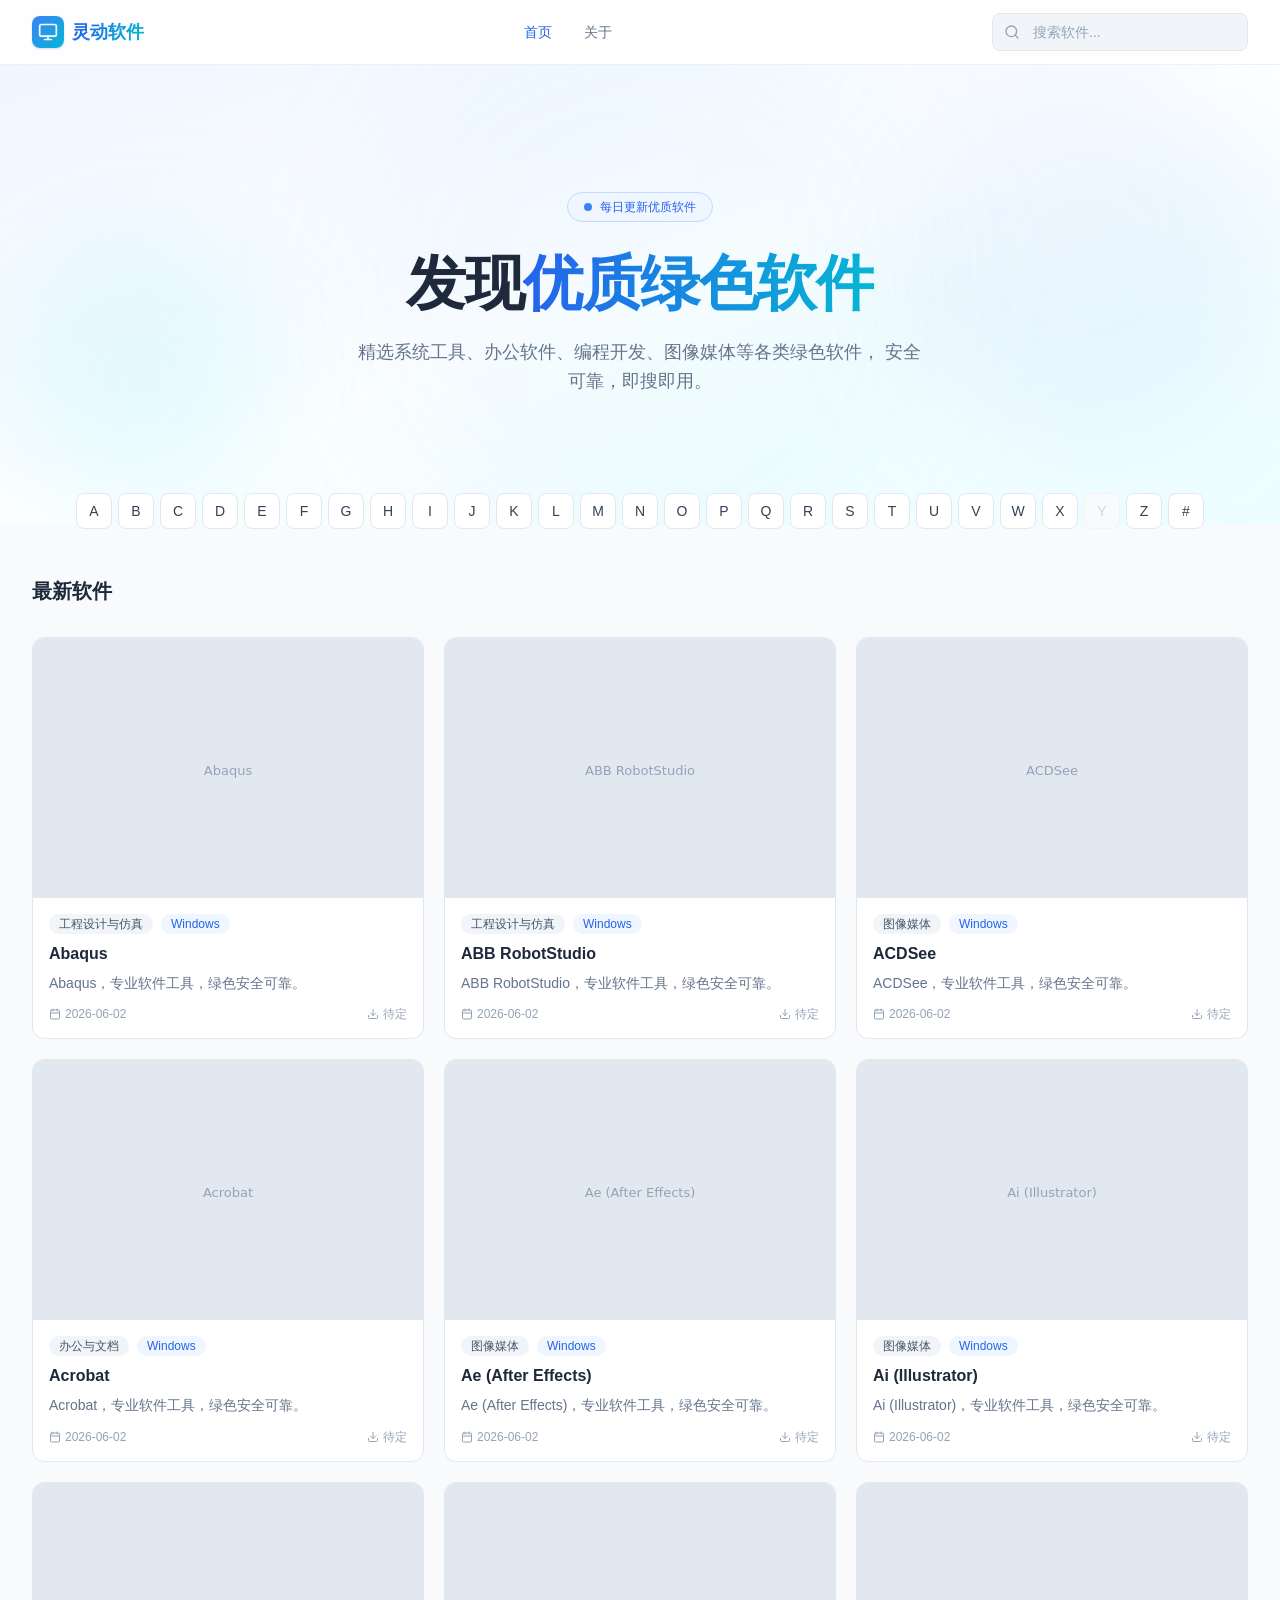
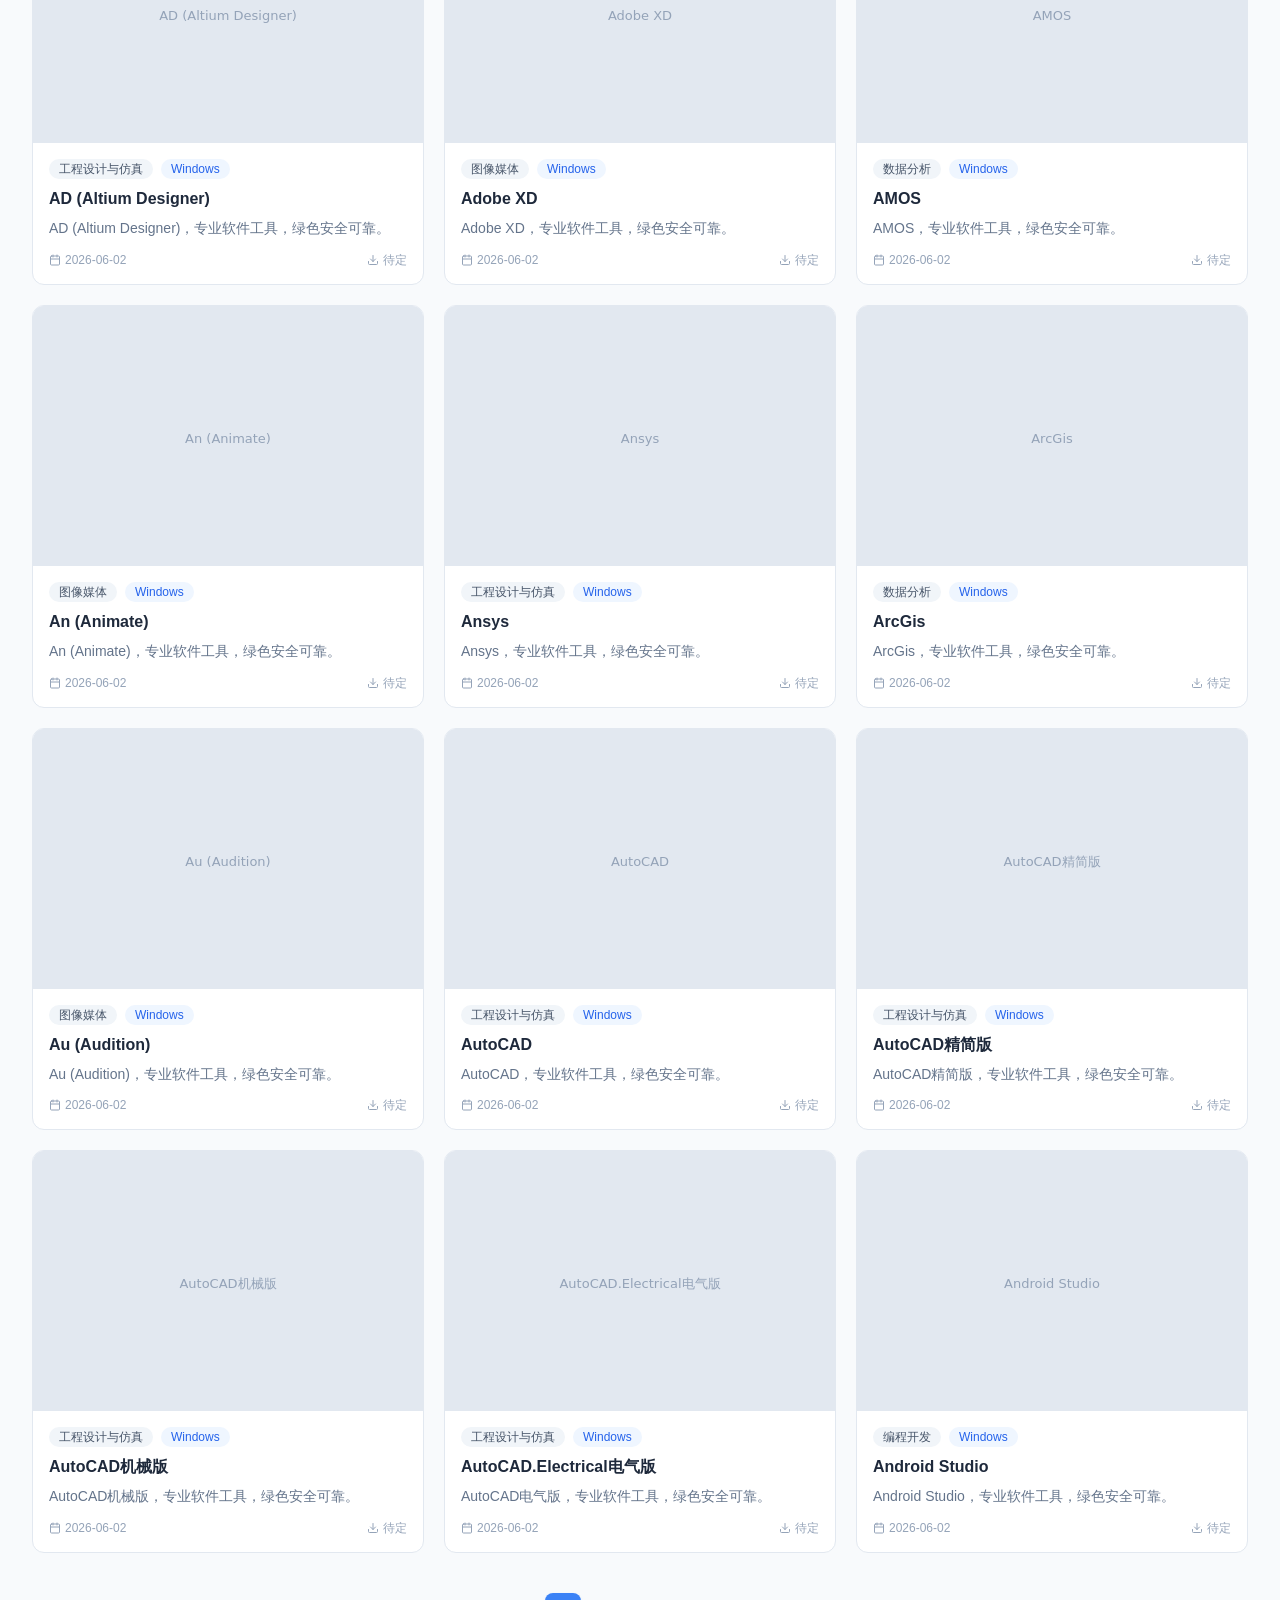
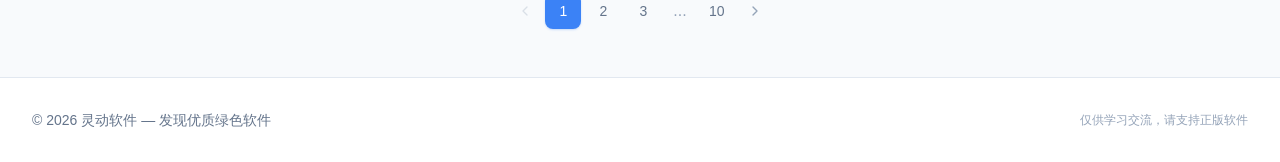
==== index.html @ 99a19555 "Add files via upload" ====
<!doctype html>
<html lang="zh-CN">
  <head>
    <meta charset="UTF-8" />
    <link rel="icon" type="image/svg+xml" href="./vite.svg" />
    <meta name="viewport" content="width=device-width, initial-scale=1.0" />
    <title>灵动软件</title>
    <script type="module" crossorigin src="./assets/index-C9uT5Czs.js"></script>
    <link rel="stylesheet" crossorigin href="./assets/index-D6nwzZIl.css">
  </head>
  <body>
    <div id="root"></div>
  </body>
</html>
---- assets/index-D6nwzZIl.css ----
*,:before,:after{--tw-border-spacing-x: 0;--tw-border-spacing-y: 0;--tw-translate-x: 0;--tw-translate-y: 0;--tw-rotate: 0;--tw-skew-x: 0;--tw-skew-y: 0;--tw-scale-x: 1;--tw-scale-y: 1;--tw-pan-x: ;--tw-pan-y: ;--tw-pinch-zoom: ;--tw-scroll-snap-strictness: proximity;--tw-gradient-from-position: ;--tw-gradient-via-position: ;--tw-gradient-to-position: ;--tw-ordinal: ;--tw-slashed-zero: ;--tw-numeric-figure: ;--tw-numeric-spacing: ;--tw-numeric-fraction: ;--tw-ring-inset: ;--tw-ring-offset-width: 0px;--tw-ring-offset-color: #fff;--tw-ring-color: rgb(59 130 246 / .5);--tw-ring-offset-shadow: 0 0 #0000;--tw-ring-shadow: 0 0 #0000;--tw-shadow: 0 0 #0000;--tw-shadow-colored: 0 0 #0000;--tw-blur: ;--tw-brightness: ;--tw-contrast: ;--tw-grayscale: ;--tw-hue-rotate: ;--tw-invert: ;--tw-saturate: ;--tw-sepia: ;--tw-drop-shadow: ;--tw-backdrop-blur: ;--tw-backdrop-brightness: ;--tw-backdrop-contrast: ;--tw-backdrop-grayscale: ;--tw-backdrop-hue-rotate: ;--tw-backdrop-invert: ;--tw-backdrop-opacity: ;--tw-backdrop-saturate: ;--tw-backdrop-sepia: ;--tw-contain-size: ;--tw-contain-layout: ;--tw-contain-paint: ;--tw-contain-style: }::backdrop{--tw-border-spacing-x: 0;--tw-border-spacing-y: 0;--tw-translate-x: 0;--tw-translate-y: 0;--tw-rotate: 0;--tw-skew-x: 0;--tw-skew-y: 0;--tw-scale-x: 1;--tw-scale-y: 1;--tw-pan-x: ;--tw-pan-y: ;--tw-pinch-zoom: ;--tw-scroll-snap-strictness: proximity;--tw-gradient-from-position: ;--tw-gradient-via-position: ;--tw-gradient-to-position: ;--tw-ordinal: ;--tw-slashed-zero: ;--tw-numeric-figure: ;--tw-numeric-spacing: ;--tw-numeric-fraction: ;--tw-ring-inset: ;--tw-ring-offset-width: 0px;--tw-ring-offset-color: #fff;--tw-ring-color: rgb(59 130 246 / .5);--tw-ring-offset-shadow: 0 0 #0000;--tw-ring-shadow: 0 0 #0000;--tw-shadow: 0 0 #0000;--tw-shadow-colored: 0 0 #0000;--tw-blur: ;--tw-brightness: ;--tw-contrast: ;--tw-grayscale: ;--tw-hue-rotate: ;--tw-invert: ;--tw-saturate: ;--tw-sepia: ;--tw-drop-shadow: ;--tw-backdrop-blur: ;--tw-backdrop-brightness: ;--tw-backdrop-contrast: ;--tw-backdrop-grayscale: ;--tw-backdrop-hue-rotate: ;--tw-backdrop-invert: ;--tw-backdrop-opacity: ;--tw-backdrop-saturate: ;--tw-backdrop-sepia: ;--tw-contain-size: ;--tw-contain-layout: ;--tw-contain-paint: ;--tw-contain-style: }*,:before,:after{box-sizing:border-box;border-width:0;border-style:solid;border-color:#e5e7eb}:before,:after{--tw-content: ""}html,:host{line-height:1.5;-webkit-text-size-adjust:100%;-moz-tab-size:4;-o-tab-size:4;tab-size:4;font-family:ui-sans-serif,system-ui,sans-serif,"Apple Color Emoji","Segoe UI Emoji",Segoe UI Symbol,"Noto Color Emoji";font-feature-settings:normal;font-variation-settings:normal;-webkit-tap-highlight-color:transparent}body{margin:0;line-height:inherit}hr{height:0;color:inherit;border-top-width:1px}abbr:where([title]){-webkit-text-decoration:underline dotted;text-decoration:underline dotted}h1,h2,h3,h4,h5,h6{font-size:inherit;font-weight:inherit}a{color:inherit;text-decoration:inherit}b,strong{font-weight:bolder}code,kbd,samp,pre{font-family:ui-monospace,SFMono-Regular,Menlo,Monaco,Consolas,Liberation Mono,Courier New,monospace;font-feature-settings:normal;font-variation-settings:normal;font-size:1em}small{font-size:80%}sub,sup{font-size:75%;line-height:0;position:relative;vertical-align:baseline}sub{bottom:-.25em}sup{top:-.5em}table{text-indent:0;border-color:inherit;border-collapse:collapse}button,input,optgroup,select,textarea{font-family:inherit;font-feature-settings:inherit;font-variation-settings:inherit;font-size:100%;font-weight:inherit;line-height:inherit;letter-spacing:inherit;color:inherit;margin:0;padding:0}button,select{text-transform:none}button,input:where([type=button]),input:where([type=reset]),input:where([type=submit]){-webkit-appearance:button;background-color:transparent;background-image:none}:-moz-focusring{outline:auto}:-moz-ui-invalid{box-shadow:none}progress{vertical-align:baseline}::-webkit-inner-spin-button,::-webkit-outer-spin-button{height:auto}[type=search]{-webkit-appearance:textfield;outline-offset:-2px}::-webkit-search-decoration{-webkit-appearance:none}::-webkit-file-upload-button{-webkit-appearance:button;font:inherit}summary{display:list-item}blockquote,dl,dd,h1,h2,h3,h4,h5,h6,hr,figure,p,pre{margin:0}fieldset{margin:0;padding:0}legend{padding:0}ol,ul,menu{list-style:none;margin:0;padding:0}dialog{padding:0}textarea{resize:vertical}input::-moz-placeholder,textarea::-moz-placeholder{opacity:1;color:#9ca3af}input::placeholder,textarea::placeholder{opacity:1;color:#9ca3af}button,[role=button]{cursor:pointer}:disabled{cursor:default}img,svg,video,canvas,audio,iframe,embed,object{display:block;vertical-align:middle}img,video{max-width:100%;height:auto}[hidden]:where(:not([hidden=until-found])){display:none}body{--tw-bg-opacity: 1;background-color:rgb(248 250 252 / var(--tw-bg-opacity, 1));--tw-text-opacity: 1;color:rgb(30 41 59 / var(--tw-text-opacity, 1));-webkit-font-smoothing:antialiased;-moz-osx-font-smoothing:grayscale;font-family:PingFang SC,Microsoft YaHei,Noto Sans SC,sans-serif}.gradient-text{background-image:linear-gradient(to right,var(--tw-gradient-stops));--tw-gradient-from: #2563eb var(--tw-gradient-from-position);--tw-gradient-to: rgb(37 99 235 / 0) var(--tw-gradient-to-position);--tw-gradient-stops: var(--tw-gradient-from), var(--tw-gradient-to);--tw-gradient-to: #06b6d4 var(--tw-gradient-to-position);-webkit-background-clip:text;background-clip:text;color:transparent}.fixed{position:fixed}.absolute{position:absolute}.relative{position:relative}.inset-0{top:0;right:0;bottom:0;left:0}.bottom-0{bottom:0}.left-0{left:0}.left-1\/2{left:50%}.left-3{left:.75rem}.right-0{right:0}.top-0{top:0}.top-1\/2{top:50%}.z-10{z-index:10}.z-50{z-index:50}.mx-auto{margin-left:auto;margin-right:auto}.-mt-8{margin-top:-2rem}.mb-1{margin-bottom:.25rem}.mb-1\.5{margin-bottom:.375rem}.mb-10{margin-bottom:2.5rem}.mb-2{margin-bottom:.5rem}.mb-3{margin-bottom:.75rem}.mb-4{margin-bottom:1rem}.mb-6{margin-bottom:1.5rem}.mb-8{margin-bottom:2rem}.ml-4{margin-left:1rem}.mt-10{margin-top:2.5rem}.mt-2{margin-top:.5rem}.mt-4{margin-top:1rem}.mt-6{margin-top:1.5rem}.mt-8{margin-top:2rem}.line-clamp-1{overflow:hidden;display:-webkit-box;-webkit-box-orient:vertical;-webkit-line-clamp:1}.line-clamp-2{overflow:hidden;display:-webkit-box;-webkit-box-orient:vertical;-webkit-line-clamp:2}.block{display:block}.inline-block{display:inline-block}.flex{display:flex}.inline-flex{display:inline-flex}.grid{display:grid}.hidden{display:none}.aspect-\[3\/2\]{aspect-ratio:3/2}.aspect-\[4\/3\]{aspect-ratio:4/3}.aspect-video{aspect-ratio:16 / 9}.h-1\.5{height:.375rem}.h-10{height:2.5rem}.h-16{height:4rem}.h-2{height:.5rem}.h-3{height:.75rem}.h-4{height:1rem}.h-5{height:1.25rem}.h-72{height:18rem}.h-8{height:2rem}.h-9{height:2.25rem}.h-96{height:24rem}.h-\[600px\]{height:600px}.h-full{height:100%}.min-h-screen{min-height:100vh}.w-1\.5{width:.375rem}.w-10{width:2.5rem}.w-2{width:.5rem}.w-3{width:.75rem}.w-4{width:1rem}.w-5{width:1.25rem}.w-64{width:16rem}.w-72{width:18rem}.w-8{width:2rem}.w-9{width:2.25rem}.w-96{width:24rem}.w-\[600px\]{width:600px}.w-full{width:100%}.max-w-3xl{max-width:48rem}.max-w-4xl{max-width:56rem}.max-w-7xl{max-width:80rem}.max-w-none{max-width:none}.max-w-xl{max-width:36rem}.flex-1{flex:1 1 0%}.-translate-x-1\/2{--tw-translate-x: -50%;transform:translate(var(--tw-translate-x),var(--tw-translate-y)) rotate(var(--tw-rotate)) skew(var(--tw-skew-x)) skewY(var(--tw-skew-y)) scaleX(var(--tw-scale-x)) scaleY(var(--tw-scale-y))}.-translate-y-1\/2{--tw-translate-y: -50%;transform:translate(var(--tw-translate-x),var(--tw-translate-y)) rotate(var(--tw-rotate)) skew(var(--tw-skew-x)) skewY(var(--tw-skew-y)) scaleX(var(--tw-scale-x)) scaleY(var(--tw-scale-y))}@keyframes pulse{50%{opacity:.5}}.animate-pulse{animation:pulse 2s cubic-bezier(.4,0,.6,1) infinite}.cursor-not-allowed{cursor:not-allowed}.grid-cols-1{grid-template-columns:repeat(1,minmax(0,1fr))}.grid-cols-2{grid-template-columns:repeat(2,minmax(0,1fr))}.flex-col{flex-direction:column}.flex-wrap{flex-wrap:wrap}.items-center{align-items:center}.justify-center{justify-content:center}.justify-between{justify-content:space-between}.gap-1{gap:.25rem}.gap-1\.5{gap:.375rem}.gap-2{gap:.5rem}.gap-3{gap:.75rem}.gap-4{gap:1rem}.gap-5{gap:1.25rem}.gap-8{gap:2rem}.space-y-4>:not([hidden])~:not([hidden]){--tw-space-y-reverse: 0;margin-top:calc(1rem * calc(1 - var(--tw-space-y-reverse)));margin-bottom:calc(1rem * var(--tw-space-y-reverse))}.space-y-6>:not([hidden])~:not([hidden]){--tw-space-y-reverse: 0;margin-top:calc(1.5rem * calc(1 - var(--tw-space-y-reverse)));margin-bottom:calc(1.5rem * var(--tw-space-y-reverse))}.overflow-hidden{overflow:hidden}.rounded-full{border-radius:9999px}.rounded-lg{border-radius:.5rem}.rounded-xl{border-radius:.75rem}.border{border-width:1px}.border-b{border-bottom-width:1px}.border-t{border-top-width:1px}.border-blue-200{--tw-border-opacity: 1;border-color:rgb(191 219 254 / var(--tw-border-opacity, 1))}.border-slate-100{--tw-border-opacity: 1;border-color:rgb(241 245 249 / var(--tw-border-opacity, 1))}.border-slate-200{--tw-border-opacity: 1;border-color:rgb(226 232 240 / var(--tw-border-opacity, 1))}.border-slate-200\/60{border-color:#e2e8f099}.bg-amber-500{--tw-bg-opacity: 1;background-color:rgb(245 158 11 / var(--tw-bg-opacity, 1))}.bg-blue-400\/10{background-color:#60a5fa1a}.bg-blue-50{--tw-bg-opacity: 1;background-color:rgb(239 246 255 / var(--tw-bg-opacity, 1))}.bg-blue-500{--tw-bg-opacity: 1;background-color:rgb(59 130 246 / var(--tw-bg-opacity, 1))}.bg-cyan-400\/10{background-color:#22d3ee1a}.bg-sky-500{--tw-bg-opacity: 1;background-color:rgb(14 165 233 / var(--tw-bg-opacity, 1))}.bg-slate-100{--tw-bg-opacity: 1;background-color:rgb(241 245 249 / var(--tw-bg-opacity, 1))}.bg-slate-200{--tw-bg-opacity: 1;background-color:rgb(226 232 240 / var(--tw-bg-opacity, 1))}.bg-slate-50{--tw-bg-opacity: 1;background-color:rgb(248 250 252 / var(--tw-bg-opacity, 1))}.bg-white{--tw-bg-opacity: 1;background-color:rgb(255 255 255 / var(--tw-bg-opacity, 1))}.bg-white\/80{background-color:#fffc}.bg-white\/95{background-color:#fffffff2}.bg-gradient-to-br{background-image:linear-gradient(to bottom right,var(--tw-gradient-stops))}.from-blue-400\/5{--tw-gradient-from: rgb(96 165 250 / .05) var(--tw-gradient-from-position);--tw-gradient-to: rgb(96 165 250 / 0) var(--tw-gradient-to-position);--tw-gradient-stops: var(--tw-gradient-from), var(--tw-gradient-to)}.from-blue-50{--tw-gradient-from: #eff6ff var(--tw-gradient-from-position);--tw-gradient-to: rgb(239 246 255 / 0) var(--tw-gradient-to-position);--tw-gradient-stops: var(--tw-gradient-from), var(--tw-gradient-to)}.from-blue-500{--tw-gradient-from: #3b82f6 var(--tw-gradient-from-position);--tw-gradient-to: rgb(59 130 246 / 0) var(--tw-gradient-to-position);--tw-gradient-stops: var(--tw-gradient-from), var(--tw-gradient-to)}.via-white{--tw-gradient-to: rgb(255 255 255 / 0) var(--tw-gradient-to-position);--tw-gradient-stops: var(--tw-gradient-from), #fff var(--tw-gradient-via-position), var(--tw-gradient-to)}.to-cyan-400\/5{--tw-gradient-to: rgb(34 211 238 / .05) var(--tw-gradient-to-position)}.to-cyan-50{--tw-gradient-to: #ecfeff var(--tw-gradient-to-position)}.to-cyan-500{--tw-gradient-to: #06b6d4 var(--tw-gradient-to-position)}.object-cover{-o-object-fit:cover;object-fit:cover}.p-2{padding:.5rem}.p-4{padding:1rem}.p-5{padding:1.25rem}.p-6{padding:1.5rem}.px-2{padding-left:.5rem;padding-right:.5rem}.px-2\.5{padding-left:.625rem;padding-right:.625rem}.px-4{padding-left:1rem;padding-right:1rem}.py-0\.5{padding-top:.125rem;padding-bottom:.125rem}.py-1\.5{padding-top:.375rem;padding-bottom:.375rem}.py-12{padding-top:3rem;padding-bottom:3rem}.py-16{padding-top:4rem;padding-bottom:4rem}.py-2{padding-top:.5rem;padding-bottom:.5rem}.py-20{padding-top:5rem;padding-bottom:5rem}.py-3{padding-top:.75rem;padding-bottom:.75rem}.py-4{padding-top:1rem;padding-bottom:1rem}.py-8{padding-top:2rem;padding-bottom:2rem}.pl-10{padding-left:2.5rem}.pr-4{padding-right:1rem}.pt-16{padding-top:4rem}.text-center{text-align:center}.font-mono{font-family:ui-monospace,SFMono-Regular,Menlo,Monaco,Consolas,Liberation Mono,Courier New,monospace}.text-2xl{font-size:1.5rem;line-height:2rem}.text-3xl{font-size:1.875rem;line-height:2.25rem}.text-4xl{font-size:2.25rem;line-height:2.5rem}.text-base{font-size:1rem;line-height:1.5rem}.text-lg{font-size:1.125rem;line-height:1.75rem}.text-sm{font-size:.875rem;line-height:1.25rem}.text-xl{font-size:1.25rem;line-height:1.75rem}.text-xs{font-size:.75rem;line-height:1rem}.font-bold{font-weight:700}.font-medium{font-weight:500}.font-semibold{font-weight:600}.leading-relaxed{line-height:1.625}.tracking-tight{letter-spacing:-.025em}.text-blue-500{--tw-text-opacity: 1;color:rgb(59 130 246 / var(--tw-text-opacity, 1))}.text-blue-600{--tw-text-opacity: 1;color:rgb(37 99 235 / var(--tw-text-opacity, 1))}.text-slate-300{--tw-text-opacity: 1;color:rgb(203 213 225 / var(--tw-text-opacity, 1))}.text-slate-400{--tw-text-opacity: 1;color:rgb(148 163 184 / var(--tw-text-opacity, 1))}.text-slate-500{--tw-text-opacity: 1;color:rgb(100 116 139 / var(--tw-text-opacity, 1))}.text-slate-600{--tw-text-opacity: 1;color:rgb(71 85 105 / var(--tw-text-opacity, 1))}.text-slate-700{--tw-text-opacity: 1;color:rgb(51 65 85 / var(--tw-text-opacity, 1))}.text-slate-800{--tw-text-opacity: 1;color:rgb(30 41 59 / var(--tw-text-opacity, 1))}.text-white{--tw-text-opacity: 1;color:rgb(255 255 255 / var(--tw-text-opacity, 1))}.shadow-sm{--tw-shadow: 0 1px 2px 0 rgb(0 0 0 / .05);--tw-shadow-colored: 0 1px 2px 0 var(--tw-shadow-color);box-shadow:var(--tw-ring-offset-shadow, 0 0 #0000),var(--tw-ring-shadow, 0 0 #0000),var(--tw-shadow)}.shadow-blue-500\/25{--tw-shadow-color: rgb(59 130 246 / .25);--tw-shadow: var(--tw-shadow-colored)}.blur-3xl{--tw-blur: blur(64px);filter:var(--tw-blur) var(--tw-brightness) var(--tw-contrast) var(--tw-grayscale) var(--tw-hue-rotate) var(--tw-invert) var(--tw-saturate) var(--tw-sepia) var(--tw-drop-shadow)}.filter{filter:var(--tw-blur) var(--tw-brightness) var(--tw-contrast) var(--tw-grayscale) var(--tw-hue-rotate) var(--tw-invert) var(--tw-saturate) var(--tw-sepia) var(--tw-drop-shadow)}.backdrop-blur-xl{--tw-backdrop-blur: blur(24px);-webkit-backdrop-filter:var(--tw-backdrop-blur) var(--tw-backdrop-brightness) var(--tw-backdrop-contrast) var(--tw-backdrop-grayscale) var(--tw-backdrop-hue-rotate) var(--tw-backdrop-invert) var(--tw-backdrop-opacity) var(--tw-backdrop-saturate) var(--tw-backdrop-sepia);backdrop-filter:var(--tw-backdrop-blur) var(--tw-backdrop-brightness) var(--tw-backdrop-contrast) var(--tw-backdrop-grayscale) var(--tw-backdrop-hue-rotate) var(--tw-backdrop-invert) var(--tw-backdrop-opacity) var(--tw-backdrop-saturate) var(--tw-backdrop-sepia)}.transition-all{transition-property:all;transition-timing-function:cubic-bezier(.4,0,.2,1);transition-duration:.15s}.transition-colors{transition-property:color,background-color,border-color,text-decoration-color,fill,stroke;transition-timing-function:cubic-bezier(.4,0,.2,1);transition-duration:.15s}.transition-transform{transition-property:transform;transition-timing-function:cubic-bezier(.4,0,.2,1);transition-duration:.15s}.duration-300{transition-duration:.3s}.duration-500{transition-duration:.5s}::-webkit-scrollbar{width:6px}::-webkit-scrollbar-track{background:#f1f5f9}::-webkit-scrollbar-thumb{background:#cbd5e1;border-radius:3px}::-webkit-scrollbar-thumb:hover{background:#94a3b8}.placeholder\:text-slate-400::-moz-placeholder{--tw-text-opacity: 1;color:rgb(148 163 184 / var(--tw-text-opacity, 1))}.placeholder\:text-slate-400::placeholder{--tw-text-opacity: 1;color:rgb(148 163 184 / var(--tw-text-opacity, 1))}.hover\:-translate-y-0\.5:hover{--tw-translate-y: -.125rem;transform:translate(var(--tw-translate-x),var(--tw-translate-y)) rotate(var(--tw-rotate)) skew(var(--tw-skew-x)) skewY(var(--tw-skew-y)) scaleX(var(--tw-scale-x)) scaleY(var(--tw-scale-y))}.hover\:-translate-y-1:hover{--tw-translate-y: -.25rem;transform:translate(var(--tw-translate-x),var(--tw-translate-y)) rotate(var(--tw-rotate)) skew(var(--tw-skew-x)) skewY(var(--tw-skew-y)) scaleX(var(--tw-scale-x)) scaleY(var(--tw-scale-y))}.hover\:border-blue-300:hover{--tw-border-opacity: 1;border-color:rgb(147 197 253 / var(--tw-border-opacity, 1))}.hover\:border-blue-400:hover{--tw-border-opacity: 1;border-color:rgb(96 165 250 / var(--tw-border-opacity, 1))}.hover\:bg-amber-600:hover{--tw-bg-opacity: 1;background-color:rgb(217 119 6 / var(--tw-bg-opacity, 1))}.hover\:bg-blue-600:hover{--tw-bg-opacity: 1;background-color:rgb(37 99 235 / var(--tw-bg-opacity, 1))}.hover\:bg-sky-600:hover{--tw-bg-opacity: 1;background-color:rgb(2 132 199 / var(--tw-bg-opacity, 1))}.hover\:bg-slate-100:hover{--tw-bg-opacity: 1;background-color:rgb(241 245 249 / var(--tw-bg-opacity, 1))}.hover\:text-blue-600:hover{--tw-text-opacity: 1;color:rgb(37 99 235 / var(--tw-text-opacity, 1))}.hover\:text-slate-600:hover{--tw-text-opacity: 1;color:rgb(71 85 105 / var(--tw-text-opacity, 1))}.hover\:text-slate-700:hover{--tw-text-opacity: 1;color:rgb(51 65 85 / var(--tw-text-opacity, 1))}.hover\:text-slate-800:hover{--tw-text-opacity: 1;color:rgb(30 41 59 / var(--tw-text-opacity, 1))}.hover\:shadow-lg:hover{--tw-shadow: 0 10px 15px -3px rgb(0 0 0 / .1), 0 4px 6px -4px rgb(0 0 0 / .1);--tw-shadow-colored: 0 10px 15px -3px var(--tw-shadow-color), 0 4px 6px -4px var(--tw-shadow-color);box-shadow:var(--tw-ring-offset-shadow, 0 0 #0000),var(--tw-ring-shadow, 0 0 #0000),var(--tw-shadow)}.hover\:shadow-md:hover{--tw-shadow: 0 4px 6px -1px rgb(0 0 0 / .1), 0 2px 4px -2px rgb(0 0 0 / .1);--tw-shadow-colored: 0 4px 6px -1px var(--tw-shadow-color), 0 2px 4px -2px var(--tw-shadow-color);box-shadow:var(--tw-ring-offset-shadow, 0 0 #0000),var(--tw-ring-shadow, 0 0 #0000),var(--tw-shadow)}.hover\:shadow-sm:hover{--tw-shadow: 0 1px 2px 0 rgb(0 0 0 / .05);--tw-shadow-colored: 0 1px 2px 0 var(--tw-shadow-color);box-shadow:var(--tw-ring-offset-shadow, 0 0 #0000),var(--tw-ring-shadow, 0 0 #0000),var(--tw-shadow)}.hover\:shadow-amber-500\/20:hover{--tw-shadow-color: rgb(245 158 11 / .2);--tw-shadow: var(--tw-shadow-colored)}.hover\:shadow-blue-500\/10:hover{--tw-shadow-color: rgb(59 130 246 / .1);--tw-shadow: var(--tw-shadow-colored)}.hover\:shadow-blue-500\/20:hover{--tw-shadow-color: rgb(59 130 246 / .2);--tw-shadow: var(--tw-shadow-colored)}.hover\:shadow-sky-500\/20:hover{--tw-shadow-color: rgb(14 165 233 / .2);--tw-shadow: var(--tw-shadow-colored)}.focus\:border-blue-400:focus{--tw-border-opacity: 1;border-color:rgb(96 165 250 / var(--tw-border-opacity, 1))}.focus\:outline-none:focus{outline:2px solid transparent;outline-offset:2px}.focus\:ring-2:focus{--tw-ring-offset-shadow: var(--tw-ring-inset) 0 0 0 var(--tw-ring-offset-width) var(--tw-ring-offset-color);--tw-ring-shadow: var(--tw-ring-inset) 0 0 0 calc(2px + var(--tw-ring-offset-width)) var(--tw-ring-color);box-shadow:var(--tw-ring-offset-shadow),var(--tw-ring-shadow),var(--tw-shadow, 0 0 #0000)}.focus\:ring-blue-100:focus{--tw-ring-opacity: 1;--tw-ring-color: rgb(219 234 254 / var(--tw-ring-opacity, 1))}.active\:scale-95:active{--tw-scale-x: .95;--tw-scale-y: .95;transform:translate(var(--tw-translate-x),var(--tw-translate-y)) rotate(var(--tw-rotate)) skew(var(--tw-skew-x)) skewY(var(--tw-skew-y)) scaleX(var(--tw-scale-x)) scaleY(var(--tw-scale-y))}.disabled\:cursor-not-allowed:disabled{cursor:not-allowed}.disabled\:opacity-30:disabled{opacity:.3}.group:hover .group-hover\:scale-105{--tw-scale-x: 1.05;--tw-scale-y: 1.05;transform:translate(var(--tw-translate-x),var(--tw-translate-y)) rotate(var(--tw-rotate)) skew(var(--tw-skew-x)) skewY(var(--tw-skew-y)) scaleX(var(--tw-scale-x)) scaleY(var(--tw-scale-y))}.group:hover .group-hover\:from-blue-100{--tw-gradient-from: #dbeafe var(--tw-gradient-from-position);--tw-gradient-to: rgb(219 234 254 / 0) var(--tw-gradient-to-position);--tw-gradient-stops: var(--tw-gradient-from), var(--tw-gradient-to)}.group:hover .group-hover\:to-cyan-100{--tw-gradient-to: #cffafe var(--tw-gradient-to-position)}.group:hover .group-hover\:text-blue-600{--tw-text-opacity: 1;color:rgb(37 99 235 / var(--tw-text-opacity, 1))}.group:hover .group-hover\:shadow-md{--tw-shadow: 0 4px 6px -1px rgb(0 0 0 / .1), 0 2px 4px -2px rgb(0 0 0 / .1);--tw-shadow-colored: 0 4px 6px -1px var(--tw-shadow-color), 0 2px 4px -2px var(--tw-shadow-color);box-shadow:var(--tw-ring-offset-shadow, 0 0 #0000),var(--tw-ring-shadow, 0 0 #0000),var(--tw-shadow)}.group:hover .group-hover\:shadow-blue-500\/30{--tw-shadow-color: rgb(59 130 246 / .3);--tw-shadow: var(--tw-shadow-colored)}@media (min-width: 640px){.sm\:grid-cols-3{grid-template-columns:repeat(3,minmax(0,1fr))}.sm\:px-6{padding-left:1.5rem;padding-right:1.5rem}}@media (min-width: 768px){.md\:block{display:block}.md\:flex{display:flex}.md\:hidden{display:none}.md\:grid-cols-2{grid-template-columns:repeat(2,minmax(0,1fr))}.md\:grid-cols-3{grid-template-columns:repeat(3,minmax(0,1fr))}.md\:flex-row{flex-direction:row}.md\:p-8{padding:2rem}.md\:py-32{padding-top:8rem;padding-bottom:8rem}.md\:text-3xl{font-size:1.875rem;line-height:2.25rem}.md\:text-6xl{font-size:3.75rem;line-height:1}}@media (min-width: 1024px){.lg\:col-span-2{grid-column:span 2 / span 2}.lg\:col-span-3{grid-column:span 3 / span 3}.lg\:grid-cols-3{grid-template-columns:repeat(3,minmax(0,1fr))}.lg\:grid-cols-5{grid-template-columns:repeat(5,minmax(0,1fr))}.lg\:grid-cols-6{grid-template-columns:repeat(6,minmax(0,1fr))}.lg\:px-8{padding-left:2rem;padding-right:2rem}}
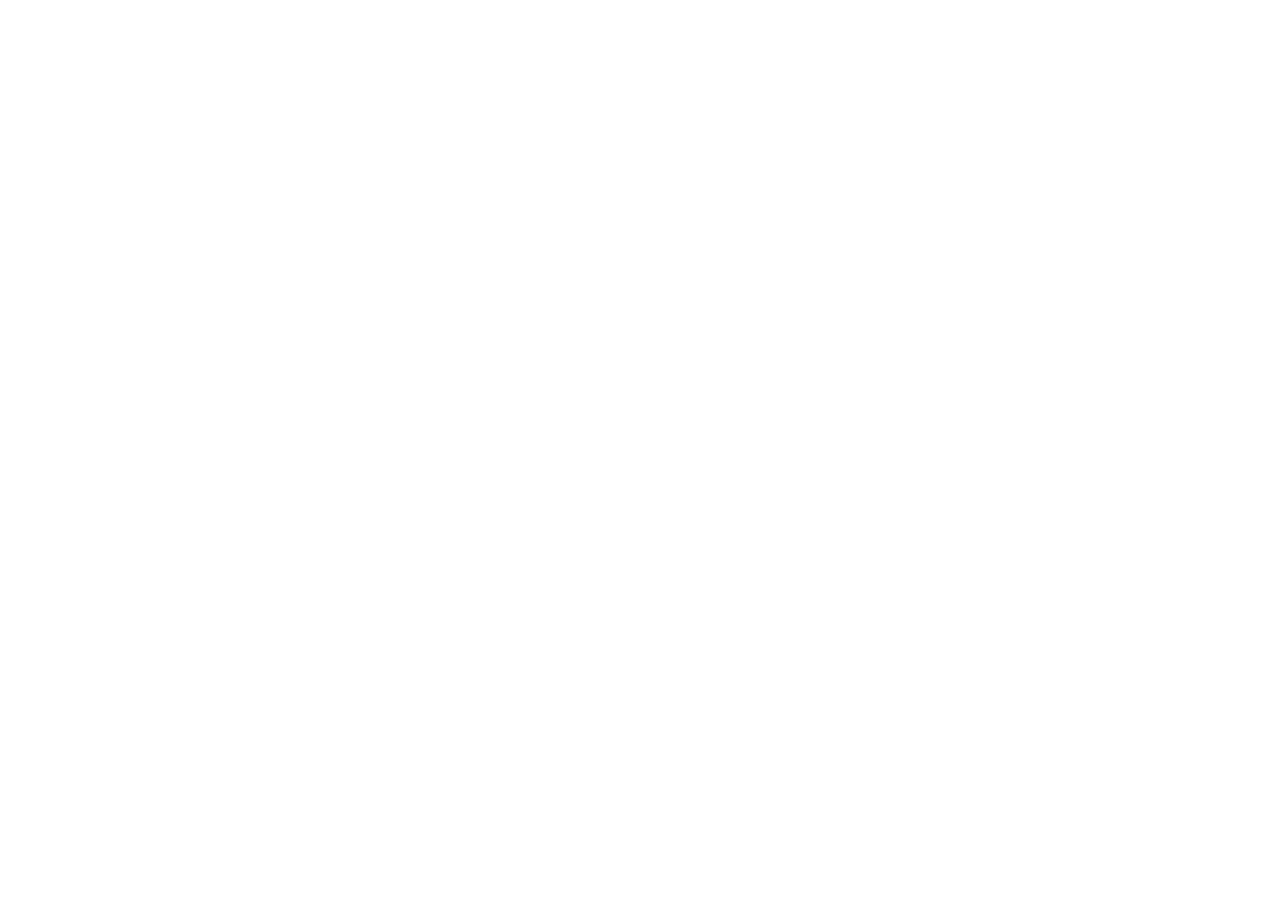
==== commit 7f77aa8a: "Add files via upload" ====
--- a/index.html
+++ b/index.html
@@ -5,7 +5,16 @@
     <link rel="icon" type="image/svg+xml" href="./vite.svg" />
     <meta name="viewport" content="width=device-width, initial-scale=1.0" />
     <title>灵动软件</title>
-    <script type="module" crossorigin src="./assets/index-C9uT5Czs.js"></script>
+    <script>
+      (function() {
+        var r = sessionStorage.getItem('redirect');
+        sessionStorage.removeItem('redirect');
+        if (r && r !== location.href) {
+          history.replaceState(null, null, r);
+        }
+      })();
+    </script>
+    <script type="module" crossorigin src="./assets/index-VilOgnEK.js"></script>
     <link rel="stylesheet" crossorigin href="./assets/index-D6nwzZIl.css">
   </head>
   <body>
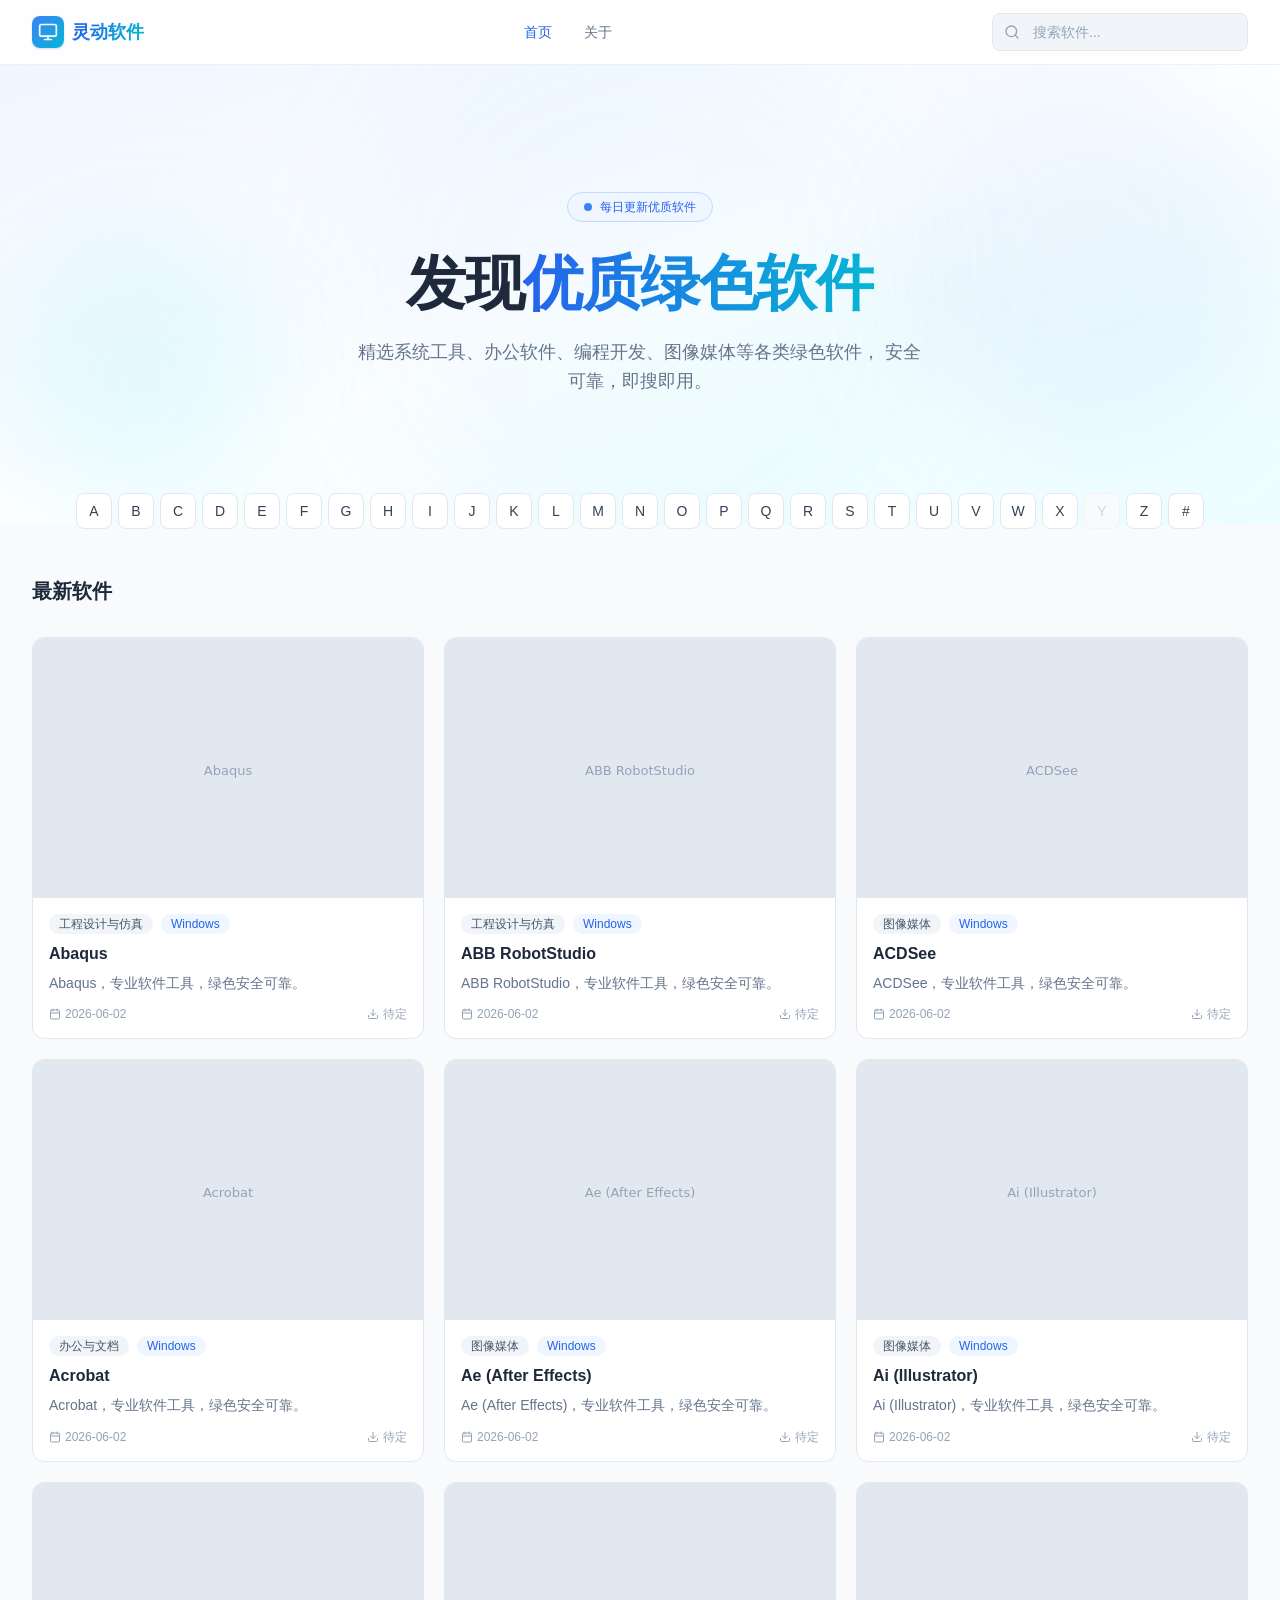
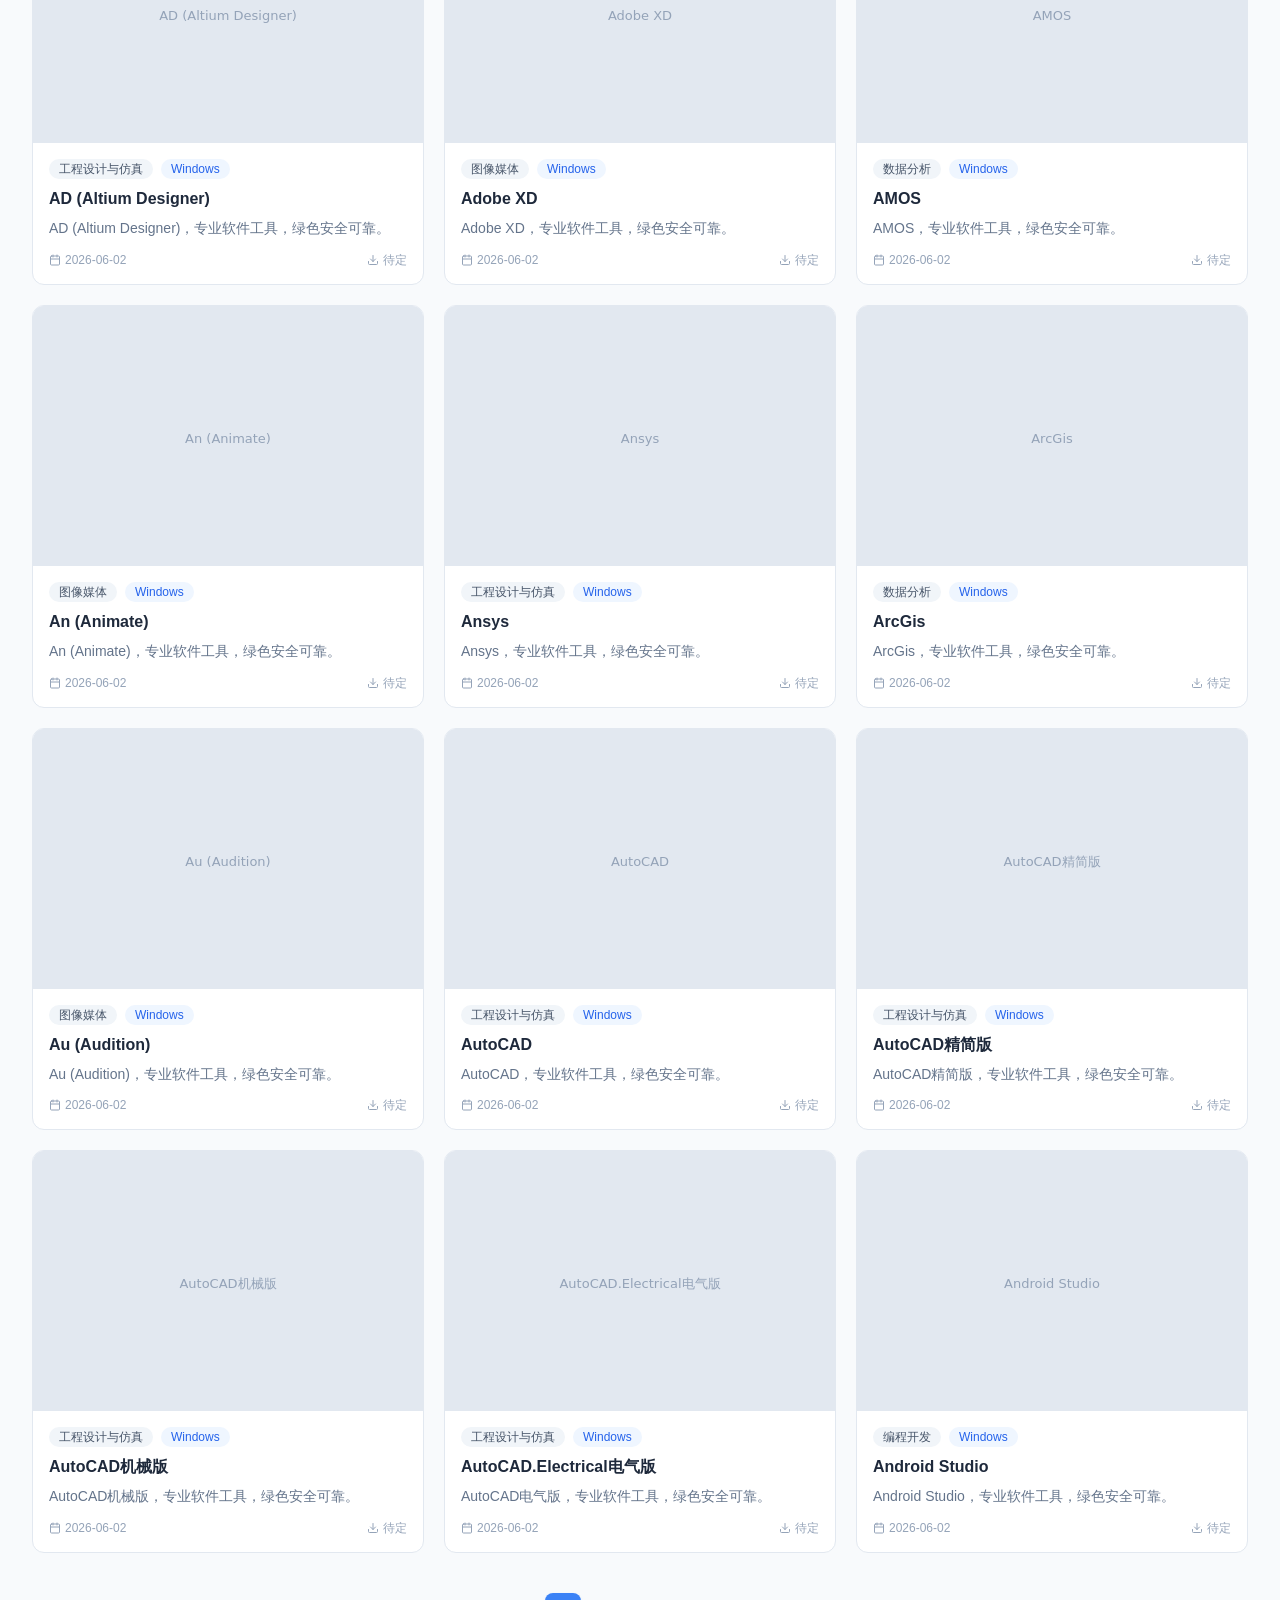
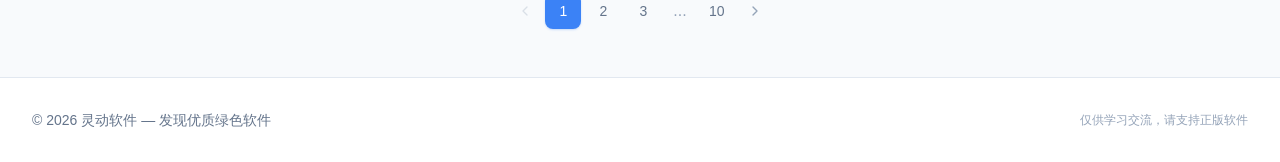
==== commit 311eac01: "Add files via upload" ====
--- a/index.html
+++ b/index.html
@@ -14,7 +14,7 @@
         }
       })();
     </script>
-    <script type="module" crossorigin src="./assets/index-VilOgnEK.js"></script>
+    <script type="module" crossorigin src="./assets/index-h_s9MAJZ.js"></script>
     <link rel="stylesheet" crossorigin href="./assets/index-D6nwzZIl.css">
   </head>
   <body>
--- a/assets/index-D6nwzZIl.css
+++ b/assets/index-D6nwzZIl.css
@@ -0,0 +1 @@
+*,:before,:after{--tw-border-spacing-x: 0;--tw-border-spacing-y: 0;--tw-translate-x: 0;--tw-translate-y: 0;--tw-rotate: 0;--tw-skew-x: 0;--tw-skew-y: 0;--tw-scale-x: 1;--tw-scale-y: 1;--tw-pan-x: ;--tw-pan-y: ;--tw-pinch-zoom: ;--tw-scroll-snap-strictness: proximity;--tw-gradient-from-position: ;--tw-gradient-via-position: ;--tw-gradient-to-position: ;--tw-ordinal: ;--tw-slashed-zero: ;--tw-numeric-figure: ;--tw-numeric-spacing: ;--tw-numeric-fraction: ;--tw-ring-inset: ;--tw-ring-offset-width: 0px;--tw-ring-offset-color: #fff;--tw-ring-color: rgb(59 130 246 / .5);--tw-ring-offset-shadow: 0 0 #0000;--tw-ring-shadow: 0 0 #0000;--tw-shadow: 0 0 #0000;--tw-shadow-colored: 0 0 #0000;--tw-blur: ;--tw-brightness: ;--tw-contrast: ;--tw-grayscale: ;--tw-hue-rotate: ;--tw-invert: ;--tw-saturate: ;--tw-sepia: ;--tw-drop-shadow: ;--tw-backdrop-blur: ;--tw-backdrop-brightness: ;--tw-backdrop-contrast: ;--tw-backdrop-grayscale: ;--tw-backdrop-hue-rotate: ;--tw-backdrop-invert: ;--tw-backdrop-opacity: ;--tw-backdrop-saturate: ;--tw-backdrop-sepia: ;--tw-contain-size: ;--tw-contain-layout: ;--tw-contain-paint: ;--tw-contain-style: }::backdrop{--tw-border-spacing-x: 0;--tw-border-spacing-y: 0;--tw-translate-x: 0;--tw-translate-y: 0;--tw-rotate: 0;--tw-skew-x: 0;--tw-skew-y: 0;--tw-scale-x: 1;--tw-scale-y: 1;--tw-pan-x: ;--tw-pan-y: ;--tw-pinch-zoom: ;--tw-scroll-snap-strictness: proximity;--tw-gradient-from-position: ;--tw-gradient-via-position: ;--tw-gradient-to-position: ;--tw-ordinal: ;--tw-slashed-zero: ;--tw-numeric-figure: ;--tw-numeric-spacing: ;--tw-numeric-fraction: ;--tw-ring-inset: ;--tw-ring-offset-width: 0px;--tw-ring-offset-color: #fff;--tw-ring-color: rgb(59 130 246 / .5);--tw-ring-offset-shadow: 0 0 #0000;--tw-ring-shadow: 0 0 #0000;--tw-shadow: 0 0 #0000;--tw-shadow-colored: 0 0 #0000;--tw-blur: ;--tw-brightness: ;--tw-contrast: ;--tw-grayscale: ;--tw-hue-rotate: ;--tw-invert: ;--tw-saturate: ;--tw-sepia: ;--tw-drop-shadow: ;--tw-backdrop-blur: ;--tw-backdrop-brightness: ;--tw-backdrop-contrast: ;--tw-backdrop-grayscale: ;--tw-backdrop-hue-rotate: ;--tw-backdrop-invert: ;--tw-backdrop-opacity: ;--tw-backdrop-saturate: ;--tw-backdrop-sepia: ;--tw-contain-size: ;--tw-contain-layout: ;--tw-contain-paint: ;--tw-contain-style: }*,:before,:after{box-sizing:border-box;border-width:0;border-style:solid;border-color:#e5e7eb}:before,:after{--tw-content: ""}html,:host{line-height:1.5;-webkit-text-size-adjust:100%;-moz-tab-size:4;-o-tab-size:4;tab-size:4;font-family:ui-sans-serif,system-ui,sans-serif,"Apple Color Emoji","Segoe UI Emoji",Segoe UI Symbol,"Noto Color Emoji";font-feature-settings:normal;font-variation-settings:normal;-webkit-tap-highlight-color:transparent}body{margin:0;line-height:inherit}hr{height:0;color:inherit;border-top-width:1px}abbr:where([title]){-webkit-text-decoration:underline dotted;text-decoration:underline dotted}h1,h2,h3,h4,h5,h6{font-size:inherit;font-weight:inherit}a{color:inherit;text-decoration:inherit}b,strong{font-weight:bolder}code,kbd,samp,pre{font-family:ui-monospace,SFMono-Regular,Menlo,Monaco,Consolas,Liberation Mono,Courier New,monospace;font-feature-settings:normal;font-variation-settings:normal;font-size:1em}small{font-size:80%}sub,sup{font-size:75%;line-height:0;position:relative;vertical-align:baseline}sub{bottom:-.25em}sup{top:-.5em}table{text-indent:0;border-color:inherit;border-collapse:collapse}button,input,optgroup,select,textarea{font-family:inherit;font-feature-settings:inherit;font-variation-settings:inherit;font-size:100%;font-weight:inherit;line-height:inherit;letter-spacing:inherit;color:inherit;margin:0;padding:0}button,select{text-transform:none}button,input:where([type=button]),input:where([type=reset]),input:where([type=submit]){-webkit-appearance:button;background-color:transparent;background-image:none}:-moz-focusring{outline:auto}:-moz-ui-invalid{box-shadow:none}progress{vertical-align:baseline}::-webkit-inner-spin-button,::-webkit-outer-spin-button{height:auto}[type=search]{-webkit-appearance:textfield;outline-offset:-2px}::-webkit-search-decoration{-webkit-appearance:none}::-webkit-file-upload-button{-webkit-appearance:button;font:inherit}summary{display:list-item}blockquote,dl,dd,h1,h2,h3,h4,h5,h6,hr,figure,p,pre{margin:0}fieldset{margin:0;padding:0}legend{padding:0}ol,ul,menu{list-style:none;margin:0;padding:0}dialog{padding:0}textarea{resize:vertical}input::-moz-placeholder,textarea::-moz-placeholder{opacity:1;color:#9ca3af}input::placeholder,textarea::placeholder{opacity:1;color:#9ca3af}button,[role=button]{cursor:pointer}:disabled{cursor:default}img,svg,video,canvas,audio,iframe,embed,object{display:block;vertical-align:middle}img,video{max-width:100%;height:auto}[hidden]:where(:not([hidden=until-found])){display:none}body{--tw-bg-opacity: 1;background-color:rgb(248 250 252 / var(--tw-bg-opacity, 1));--tw-text-opacity: 1;color:rgb(30 41 59 / var(--tw-text-opacity, 1));-webkit-font-smoothing:antialiased;-moz-osx-font-smoothing:grayscale;font-family:PingFang SC,Microsoft YaHei,Noto Sans SC,sans-serif}.gradient-text{background-image:linear-gradient(to right,var(--tw-gradient-stops));--tw-gradient-from: #2563eb var(--tw-gradient-from-position);--tw-gradient-to: rgb(37 99 235 / 0) var(--tw-gradient-to-position);--tw-gradient-stops: var(--tw-gradient-from), var(--tw-gradient-to);--tw-gradient-to: #06b6d4 var(--tw-gradient-to-position);-webkit-background-clip:text;background-clip:text;color:transparent}.fixed{position:fixed}.absolute{position:absolute}.relative{position:relative}.inset-0{top:0;right:0;bottom:0;left:0}.bottom-0{bottom:0}.left-0{left:0}.left-1\/2{left:50%}.left-3{left:.75rem}.right-0{right:0}.top-0{top:0}.top-1\/2{top:50%}.z-10{z-index:10}.z-50{z-index:50}.mx-auto{margin-left:auto;margin-right:auto}.-mt-8{margin-top:-2rem}.mb-1{margin-bottom:.25rem}.mb-1\.5{margin-bottom:.375rem}.mb-10{margin-bottom:2.5rem}.mb-2{margin-bottom:.5rem}.mb-3{margin-bottom:.75rem}.mb-4{margin-bottom:1rem}.mb-6{margin-bottom:1.5rem}.mb-8{margin-bottom:2rem}.ml-4{margin-left:1rem}.mt-10{margin-top:2.5rem}.mt-2{margin-top:.5rem}.mt-4{margin-top:1rem}.mt-6{margin-top:1.5rem}.mt-8{margin-top:2rem}.line-clamp-1{overflow:hidden;display:-webkit-box;-webkit-box-orient:vertical;-webkit-line-clamp:1}.line-clamp-2{overflow:hidden;display:-webkit-box;-webkit-box-orient:vertical;-webkit-line-clamp:2}.block{display:block}.inline-block{display:inline-block}.flex{display:flex}.inline-flex{display:inline-flex}.grid{display:grid}.hidden{display:none}.aspect-\[3\/2\]{aspect-ratio:3/2}.aspect-\[4\/3\]{aspect-ratio:4/3}.aspect-video{aspect-ratio:16 / 9}.h-1\.5{height:.375rem}.h-10{height:2.5rem}.h-16{height:4rem}.h-2{height:.5rem}.h-3{height:.75rem}.h-4{height:1rem}.h-5{height:1.25rem}.h-72{height:18rem}.h-8{height:2rem}.h-9{height:2.25rem}.h-96{height:24rem}.h-\[600px\]{height:600px}.h-full{height:100%}.min-h-screen{min-height:100vh}.w-1\.5{width:.375rem}.w-10{width:2.5rem}.w-2{width:.5rem}.w-3{width:.75rem}.w-4{width:1rem}.w-5{width:1.25rem}.w-64{width:16rem}.w-72{width:18rem}.w-8{width:2rem}.w-9{width:2.25rem}.w-96{width:24rem}.w-\[600px\]{width:600px}.w-full{width:100%}.max-w-3xl{max-width:48rem}.max-w-4xl{max-width:56rem}.max-w-7xl{max-width:80rem}.max-w-none{max-width:none}.max-w-xl{max-width:36rem}.flex-1{flex:1 1 0%}.-translate-x-1\/2{--tw-translate-x: -50%;transform:translate(var(--tw-translate-x),var(--tw-translate-y)) rotate(var(--tw-rotate)) skew(var(--tw-skew-x)) skewY(var(--tw-skew-y)) scaleX(var(--tw-scale-x)) scaleY(var(--tw-scale-y))}.-translate-y-1\/2{--tw-translate-y: -50%;transform:translate(var(--tw-translate-x),var(--tw-translate-y)) rotate(var(--tw-rotate)) skew(var(--tw-skew-x)) skewY(var(--tw-skew-y)) scaleX(var(--tw-scale-x)) scaleY(var(--tw-scale-y))}@keyframes pulse{50%{opacity:.5}}.animate-pulse{animation:pulse 2s cubic-bezier(.4,0,.6,1) infinite}.cursor-not-allowed{cursor:not-allowed}.grid-cols-1{grid-template-columns:repeat(1,minmax(0,1fr))}.grid-cols-2{grid-template-columns:repeat(2,minmax(0,1fr))}.flex-col{flex-direction:column}.flex-wrap{flex-wrap:wrap}.items-center{align-items:center}.justify-center{justify-content:center}.justify-between{justify-content:space-between}.gap-1{gap:.25rem}.gap-1\.5{gap:.375rem}.gap-2{gap:.5rem}.gap-3{gap:.75rem}.gap-4{gap:1rem}.gap-5{gap:1.25rem}.gap-8{gap:2rem}.space-y-4>:not([hidden])~:not([hidden]){--tw-space-y-reverse: 0;margin-top:calc(1rem * calc(1 - var(--tw-space-y-reverse)));margin-bottom:calc(1rem * var(--tw-space-y-reverse))}.space-y-6>:not([hidden])~:not([hidden]){--tw-space-y-reverse: 0;margin-top:calc(1.5rem * calc(1 - var(--tw-space-y-reverse)));margin-bottom:calc(1.5rem * var(--tw-space-y-reverse))}.overflow-hidden{overflow:hidden}.rounded-full{border-radius:9999px}.rounded-lg{border-radius:.5rem}.rounded-xl{border-radius:.75rem}.border{border-width:1px}.border-b{border-bottom-width:1px}.border-t{border-top-width:1px}.border-blue-200{--tw-border-opacity: 1;border-color:rgb(191 219 254 / var(--tw-border-opacity, 1))}.border-slate-100{--tw-border-opacity: 1;border-color:rgb(241 245 249 / var(--tw-border-opacity, 1))}.border-slate-200{--tw-border-opacity: 1;border-color:rgb(226 232 240 / var(--tw-border-opacity, 1))}.border-slate-200\/60{border-color:#e2e8f099}.bg-amber-500{--tw-bg-opacity: 1;background-color:rgb(245 158 11 / var(--tw-bg-opacity, 1))}.bg-blue-400\/10{background-color:#60a5fa1a}.bg-blue-50{--tw-bg-opacity: 1;background-color:rgb(239 246 255 / var(--tw-bg-opacity, 1))}.bg-blue-500{--tw-bg-opacity: 1;background-color:rgb(59 130 246 / var(--tw-bg-opacity, 1))}.bg-cyan-400\/10{background-color:#22d3ee1a}.bg-sky-500{--tw-bg-opacity: 1;background-color:rgb(14 165 233 / var(--tw-bg-opacity, 1))}.bg-slate-100{--tw-bg-opacity: 1;background-color:rgb(241 245 249 / var(--tw-bg-opacity, 1))}.bg-slate-200{--tw-bg-opacity: 1;background-color:rgb(226 232 240 / var(--tw-bg-opacity, 1))}.bg-slate-50{--tw-bg-opacity: 1;background-color:rgb(248 250 252 / var(--tw-bg-opacity, 1))}.bg-white{--tw-bg-opacity: 1;background-color:rgb(255 255 255 / var(--tw-bg-opacity, 1))}.bg-white\/80{background-color:#fffc}.bg-white\/95{background-color:#fffffff2}.bg-gradient-to-br{background-image:linear-gradient(to bottom right,var(--tw-gradient-stops))}.from-blue-400\/5{--tw-gradient-from: rgb(96 165 250 / .05) var(--tw-gradient-from-position);--tw-gradient-to: rgb(96 165 250 / 0) var(--tw-gradient-to-position);--tw-gradient-stops: var(--tw-gradient-from), var(--tw-gradient-to)}.from-blue-50{--tw-gradient-from: #eff6ff var(--tw-gradient-from-position);--tw-gradient-to: rgb(239 246 255 / 0) var(--tw-gradient-to-position);--tw-gradient-stops: var(--tw-gradient-from), var(--tw-gradient-to)}.from-blue-500{--tw-gradient-from: #3b82f6 var(--tw-gradient-from-position);--tw-gradient-to: rgb(59 130 246 / 0) var(--tw-gradient-to-position);--tw-gradient-stops: var(--tw-gradient-from), var(--tw-gradient-to)}.via-white{--tw-gradient-to: rgb(255 255 255 / 0) var(--tw-gradient-to-position);--tw-gradient-stops: var(--tw-gradient-from), #fff var(--tw-gradient-via-position), var(--tw-gradient-to)}.to-cyan-400\/5{--tw-gradient-to: rgb(34 211 238 / .05) var(--tw-gradient-to-position)}.to-cyan-50{--tw-gradient-to: #ecfeff var(--tw-gradient-to-position)}.to-cyan-500{--tw-gradient-to: #06b6d4 var(--tw-gradient-to-position)}.object-cover{-o-object-fit:cover;object-fit:cover}.p-2{padding:.5rem}.p-4{padding:1rem}.p-5{padding:1.25rem}.p-6{padding:1.5rem}.px-2{padding-left:.5rem;padding-right:.5rem}.px-2\.5{padding-left:.625rem;padding-right:.625rem}.px-4{padding-left:1rem;padding-right:1rem}.py-0\.5{padding-top:.125rem;padding-bottom:.125rem}.py-1\.5{padding-top:.375rem;padding-bottom:.375rem}.py-12{padding-top:3rem;padding-bottom:3rem}.py-16{padding-top:4rem;padding-bottom:4rem}.py-2{padding-top:.5rem;padding-bottom:.5rem}.py-20{padding-top:5rem;padding-bottom:5rem}.py-3{padding-top:.75rem;padding-bottom:.75rem}.py-4{padding-top:1rem;padding-bottom:1rem}.py-8{padding-top:2rem;padding-bottom:2rem}.pl-10{padding-left:2.5rem}.pr-4{padding-right:1rem}.pt-16{padding-top:4rem}.text-center{text-align:center}.font-mono{font-family:ui-monospace,SFMono-Regular,Menlo,Monaco,Consolas,Liberation Mono,Courier New,monospace}.text-2xl{font-size:1.5rem;line-height:2rem}.text-3xl{font-size:1.875rem;line-height:2.25rem}.text-4xl{font-size:2.25rem;line-height:2.5rem}.text-base{font-size:1rem;line-height:1.5rem}.text-lg{font-size:1.125rem;line-height:1.75rem}.text-sm{font-size:.875rem;line-height:1.25rem}.text-xl{font-size:1.25rem;line-height:1.75rem}.text-xs{font-size:.75rem;line-height:1rem}.font-bold{font-weight:700}.font-medium{font-weight:500}.font-semibold{font-weight:600}.leading-relaxed{line-height:1.625}.tracking-tight{letter-spacing:-.025em}.text-blue-500{--tw-text-opacity: 1;color:rgb(59 130 246 / var(--tw-text-opacity, 1))}.text-blue-600{--tw-text-opacity: 1;color:rgb(37 99 235 / var(--tw-text-opacity, 1))}.text-slate-300{--tw-text-opacity: 1;color:rgb(203 213 225 / var(--tw-text-opacity, 1))}.text-slate-400{--tw-text-opacity: 1;color:rgb(148 163 184 / var(--tw-text-opacity, 1))}.text-slate-500{--tw-text-opacity: 1;color:rgb(100 116 139 / var(--tw-text-opacity, 1))}.text-slate-600{--tw-text-opacity: 1;color:rgb(71 85 105 / var(--tw-text-opacity, 1))}.text-slate-700{--tw-text-opacity: 1;color:rgb(51 65 85 / var(--tw-text-opacity, 1))}.text-slate-800{--tw-text-opacity: 1;color:rgb(30 41 59 / var(--tw-text-opacity, 1))}.text-white{--tw-text-opacity: 1;color:rgb(255 255 255 / var(--tw-text-opacity, 1))}.shadow-sm{--tw-shadow: 0 1px 2px 0 rgb(0 0 0 / .05);--tw-shadow-colored: 0 1px 2px 0 var(--tw-shadow-color);box-shadow:var(--tw-ring-offset-shadow, 0 0 #0000),var(--tw-ring-shadow, 0 0 #0000),var(--tw-shadow)}.shadow-blue-500\/25{--tw-shadow-color: rgb(59 130 246 / .25);--tw-shadow: var(--tw-shadow-colored)}.blur-3xl{--tw-blur: blur(64px);filter:var(--tw-blur) var(--tw-brightness) var(--tw-contrast) var(--tw-grayscale) var(--tw-hue-rotate) var(--tw-invert) var(--tw-saturate) var(--tw-sepia) var(--tw-drop-shadow)}.filter{filter:var(--tw-blur) var(--tw-brightness) var(--tw-contrast) var(--tw-grayscale) var(--tw-hue-rotate) var(--tw-invert) var(--tw-saturate) var(--tw-sepia) var(--tw-drop-shadow)}.backdrop-blur-xl{--tw-backdrop-blur: blur(24px);-webkit-backdrop-filter:var(--tw-backdrop-blur) var(--tw-backdrop-brightness) var(--tw-backdrop-contrast) var(--tw-backdrop-grayscale) var(--tw-backdrop-hue-rotate) var(--tw-backdrop-invert) var(--tw-backdrop-opacity) var(--tw-backdrop-saturate) var(--tw-backdrop-sepia);backdrop-filter:var(--tw-backdrop-blur) var(--tw-backdrop-brightness) var(--tw-backdrop-contrast) var(--tw-backdrop-grayscale) var(--tw-backdrop-hue-rotate) var(--tw-backdrop-invert) var(--tw-backdrop-opacity) var(--tw-backdrop-saturate) var(--tw-backdrop-sepia)}.transition-all{transition-property:all;transition-timing-function:cubic-bezier(.4,0,.2,1);transition-duration:.15s}.transition-colors{transition-property:color,background-color,border-color,text-decoration-color,fill,stroke;transition-timing-function:cubic-bezier(.4,0,.2,1);transition-duration:.15s}.transition-transform{transition-property:transform;transition-timing-function:cubic-bezier(.4,0,.2,1);transition-duration:.15s}.duration-300{transition-duration:.3s}.duration-500{transition-duration:.5s}::-webkit-scrollbar{width:6px}::-webkit-scrollbar-track{background:#f1f5f9}::-webkit-scrollbar-thumb{background:#cbd5e1;border-radius:3px}::-webkit-scrollbar-thumb:hover{background:#94a3b8}.placeholder\:text-slate-400::-moz-placeholder{--tw-text-opacity: 1;color:rgb(148 163 184 / var(--tw-text-opacity, 1))}.placeholder\:text-slate-400::placeholder{--tw-text-opacity: 1;color:rgb(148 163 184 / var(--tw-text-opacity, 1))}.hover\:-translate-y-0\.5:hover{--tw-translate-y: -.125rem;transform:translate(var(--tw-translate-x),var(--tw-translate-y)) rotate(var(--tw-rotate)) skew(var(--tw-skew-x)) skewY(var(--tw-skew-y)) scaleX(var(--tw-scale-x)) scaleY(var(--tw-scale-y))}.hover\:-translate-y-1:hover{--tw-translate-y: -.25rem;transform:translate(var(--tw-translate-x),var(--tw-translate-y)) rotate(var(--tw-rotate)) skew(var(--tw-skew-x)) skewY(var(--tw-skew-y)) scaleX(var(--tw-scale-x)) scaleY(var(--tw-scale-y))}.hover\:border-blue-300:hover{--tw-border-opacity: 1;border-color:rgb(147 197 253 / var(--tw-border-opacity, 1))}.hover\:border-blue-400:hover{--tw-border-opacity: 1;border-color:rgb(96 165 250 / var(--tw-border-opacity, 1))}.hover\:bg-amber-600:hover{--tw-bg-opacity: 1;background-color:rgb(217 119 6 / var(--tw-bg-opacity, 1))}.hover\:bg-blue-600:hover{--tw-bg-opacity: 1;background-color:rgb(37 99 235 / var(--tw-bg-opacity, 1))}.hover\:bg-sky-600:hover{--tw-bg-opacity: 1;background-color:rgb(2 132 199 / var(--tw-bg-opacity, 1))}.hover\:bg-slate-100:hover{--tw-bg-opacity: 1;background-color:rgb(241 245 249 / var(--tw-bg-opacity, 1))}.hover\:text-blue-600:hover{--tw-text-opacity: 1;color:rgb(37 99 235 / var(--tw-text-opacity, 1))}.hover\:text-slate-600:hover{--tw-text-opacity: 1;color:rgb(71 85 105 / var(--tw-text-opacity, 1))}.hover\:text-slate-700:hover{--tw-text-opacity: 1;color:rgb(51 65 85 / var(--tw-text-opacity, 1))}.hover\:text-slate-800:hover{--tw-text-opacity: 1;color:rgb(30 41 59 / var(--tw-text-opacity, 1))}.hover\:shadow-lg:hover{--tw-shadow: 0 10px 15px -3px rgb(0 0 0 / .1), 0 4px 6px -4px rgb(0 0 0 / .1);--tw-shadow-colored: 0 10px 15px -3px var(--tw-shadow-color), 0 4px 6px -4px var(--tw-shadow-color);box-shadow:var(--tw-ring-offset-shadow, 0 0 #0000),var(--tw-ring-shadow, 0 0 #0000),var(--tw-shadow)}.hover\:shadow-md:hover{--tw-shadow: 0 4px 6px -1px rgb(0 0 0 / .1), 0 2px 4px -2px rgb(0 0 0 / .1);--tw-shadow-colored: 0 4px 6px -1px var(--tw-shadow-color), 0 2px 4px -2px var(--tw-shadow-color);box-shadow:var(--tw-ring-offset-shadow, 0 0 #0000),var(--tw-ring-shadow, 0 0 #0000),var(--tw-shadow)}.hover\:shadow-sm:hover{--tw-shadow: 0 1px 2px 0 rgb(0 0 0 / .05);--tw-shadow-colored: 0 1px 2px 0 var(--tw-shadow-color);box-shadow:var(--tw-ring-offset-shadow, 0 0 #0000),var(--tw-ring-shadow, 0 0 #0000),var(--tw-shadow)}.hover\:shadow-amber-500\/20:hover{--tw-shadow-color: rgb(245 158 11 / .2);--tw-shadow: var(--tw-shadow-colored)}.hover\:shadow-blue-500\/10:hover{--tw-shadow-color: rgb(59 130 246 / .1);--tw-shadow: var(--tw-shadow-colored)}.hover\:shadow-blue-500\/20:hover{--tw-shadow-color: rgb(59 130 246 / .2);--tw-shadow: var(--tw-shadow-colored)}.hover\:shadow-sky-500\/20:hover{--tw-shadow-color: rgb(14 165 233 / .2);--tw-shadow: var(--tw-shadow-colored)}.focus\:border-blue-400:focus{--tw-border-opacity: 1;border-color:rgb(96 165 250 / var(--tw-border-opacity, 1))}.focus\:outline-none:focus{outline:2px solid transparent;outline-offset:2px}.focus\:ring-2:focus{--tw-ring-offset-shadow: var(--tw-ring-inset) 0 0 0 var(--tw-ring-offset-width) var(--tw-ring-offset-color);--tw-ring-shadow: var(--tw-ring-inset) 0 0 0 calc(2px + var(--tw-ring-offset-width)) var(--tw-ring-color);box-shadow:var(--tw-ring-offset-shadow),var(--tw-ring-shadow),var(--tw-shadow, 0 0 #0000)}.focus\:ring-blue-100:focus{--tw-ring-opacity: 1;--tw-ring-color: rgb(219 234 254 / var(--tw-ring-opacity, 1))}.active\:scale-95:active{--tw-scale-x: .95;--tw-scale-y: .95;transform:translate(var(--tw-translate-x),var(--tw-translate-y)) rotate(var(--tw-rotate)) skew(var(--tw-skew-x)) skewY(var(--tw-skew-y)) scaleX(var(--tw-scale-x)) scaleY(var(--tw-scale-y))}.disabled\:cursor-not-allowed:disabled{cursor:not-allowed}.disabled\:opacity-30:disabled{opacity:.3}.group:hover .group-hover\:scale-105{--tw-scale-x: 1.05;--tw-scale-y: 1.05;transform:translate(var(--tw-translate-x),var(--tw-translate-y)) rotate(var(--tw-rotate)) skew(var(--tw-skew-x)) skewY(var(--tw-skew-y)) scaleX(var(--tw-scale-x)) scaleY(var(--tw-scale-y))}.group:hover .group-hover\:from-blue-100{--tw-gradient-from: #dbeafe var(--tw-gradient-from-position);--tw-gradient-to: rgb(219 234 254 / 0) var(--tw-gradient-to-position);--tw-gradient-stops: var(--tw-gradient-from), var(--tw-gradient-to)}.group:hover .group-hover\:to-cyan-100{--tw-gradient-to: #cffafe var(--tw-gradient-to-position)}.group:hover .group-hover\:text-blue-600{--tw-text-opacity: 1;color:rgb(37 99 235 / var(--tw-text-opacity, 1))}.group:hover .group-hover\:shadow-md{--tw-shadow: 0 4px 6px -1px rgb(0 0 0 / .1), 0 2px 4px -2px rgb(0 0 0 / .1);--tw-shadow-colored: 0 4px 6px -1px var(--tw-shadow-color), 0 2px 4px -2px var(--tw-shadow-color);box-shadow:var(--tw-ring-offset-shadow, 0 0 #0000),var(--tw-ring-shadow, 0 0 #0000),var(--tw-shadow)}.group:hover .group-hover\:shadow-blue-500\/30{--tw-shadow-color: rgb(59 130 246 / .3);--tw-shadow: var(--tw-shadow-colored)}@media (min-width: 640px){.sm\:grid-cols-3{grid-template-columns:repeat(3,minmax(0,1fr))}.sm\:px-6{padding-left:1.5rem;padding-right:1.5rem}}@media (min-width: 768px){.md\:block{display:block}.md\:flex{display:flex}.md\:hidden{display:none}.md\:grid-cols-2{grid-template-columns:repeat(2,minmax(0,1fr))}.md\:grid-cols-3{grid-template-columns:repeat(3,minmax(0,1fr))}.md\:flex-row{flex-direction:row}.md\:p-8{padding:2rem}.md\:py-32{padding-top:8rem;padding-bottom:8rem}.md\:text-3xl{font-size:1.875rem;line-height:2.25rem}.md\:text-6xl{font-size:3.75rem;line-height:1}}@media (min-width: 1024px){.lg\:col-span-2{grid-column:span 2 / span 2}.lg\:col-span-3{grid-column:span 3 / span 3}.lg\:grid-cols-3{grid-template-columns:repeat(3,minmax(0,1fr))}.lg\:grid-cols-5{grid-template-columns:repeat(5,minmax(0,1fr))}.lg\:grid-cols-6{grid-template-columns:repeat(6,minmax(0,1fr))}.lg\:px-8{padding-left:2rem;padding-right:2rem}}
